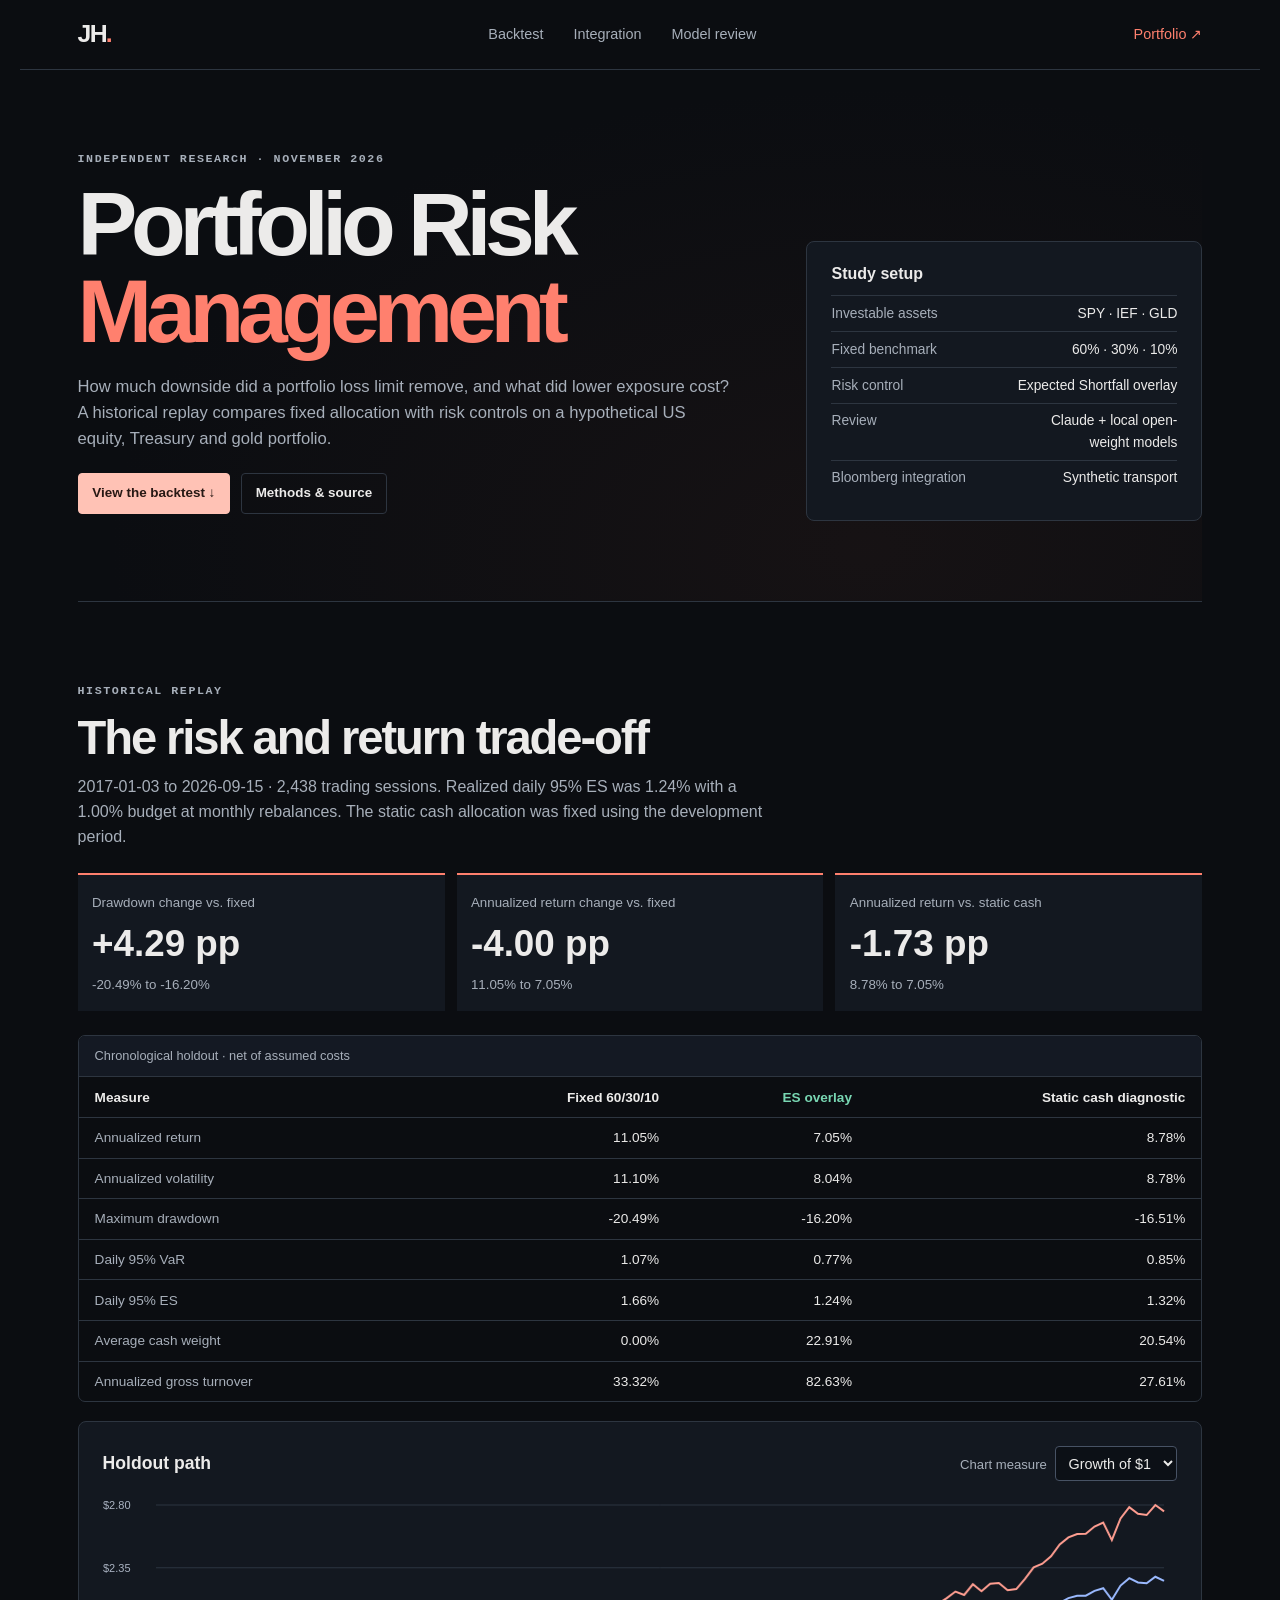
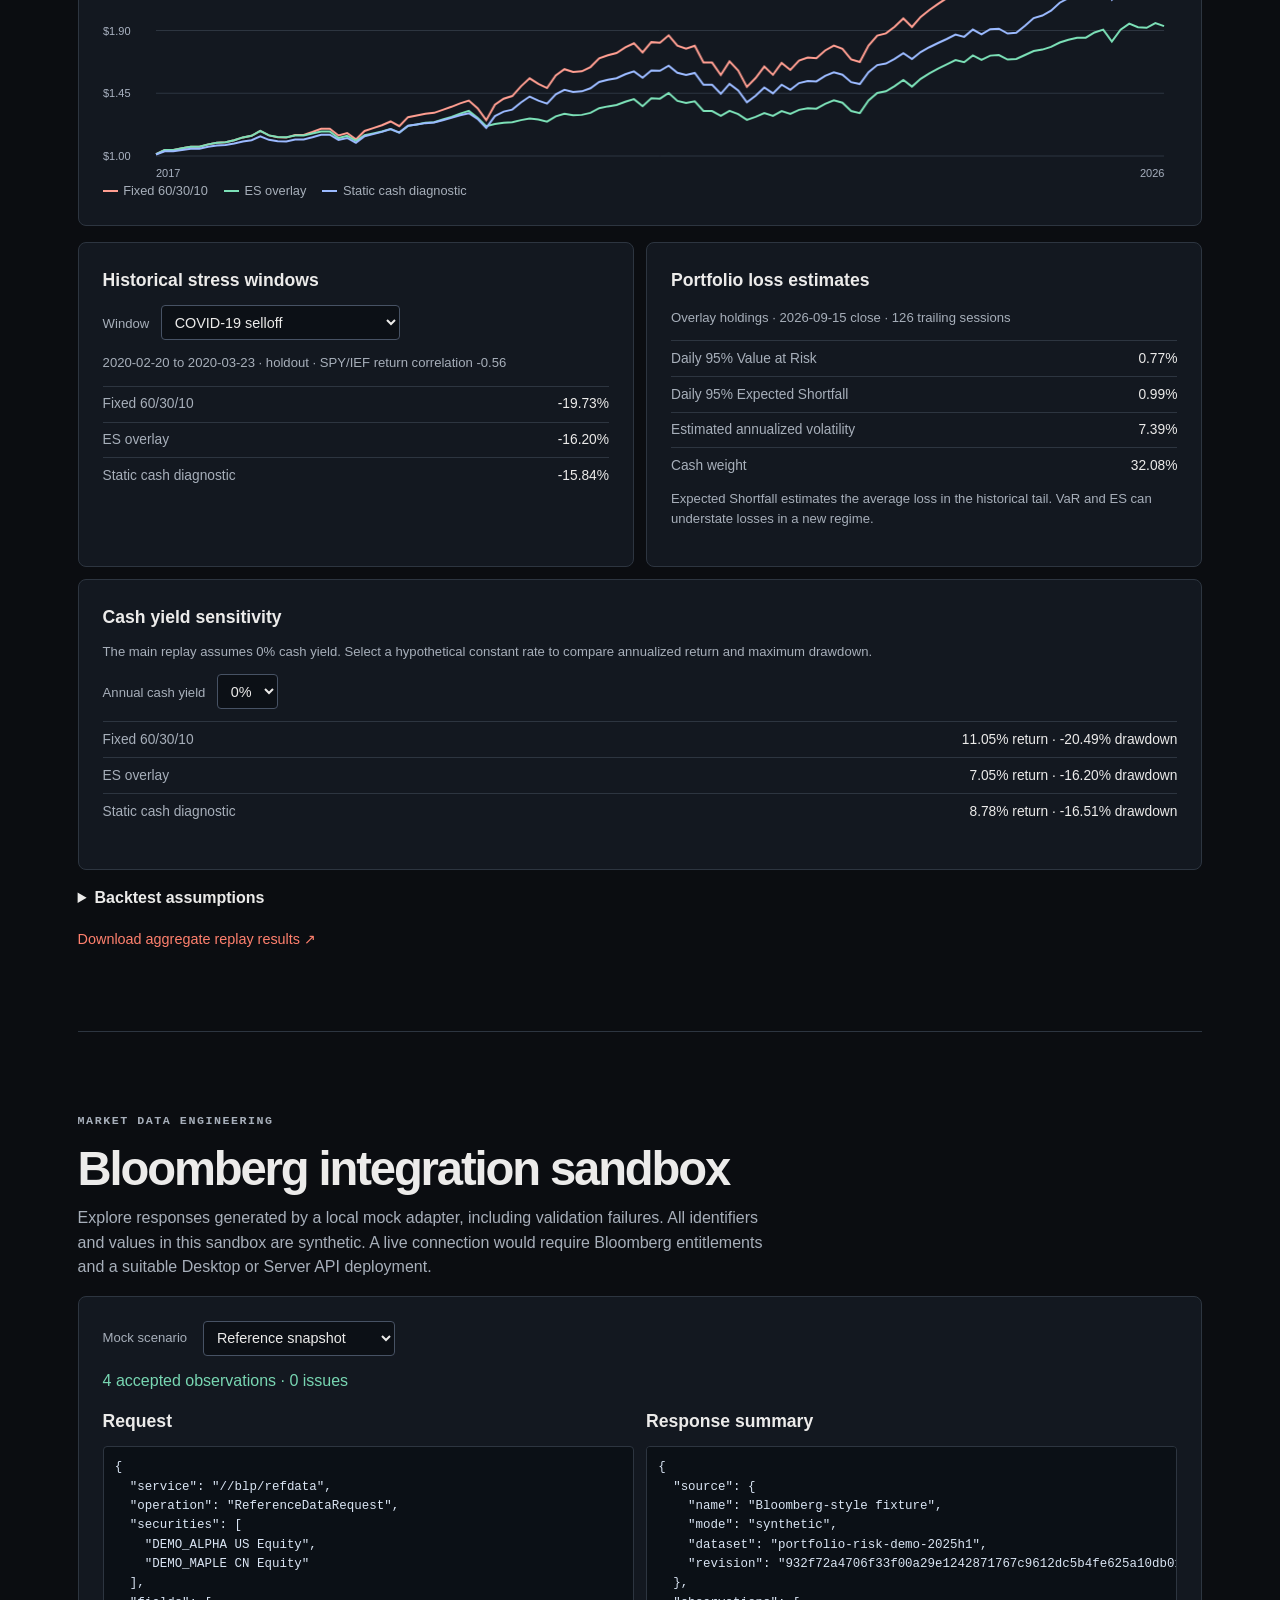
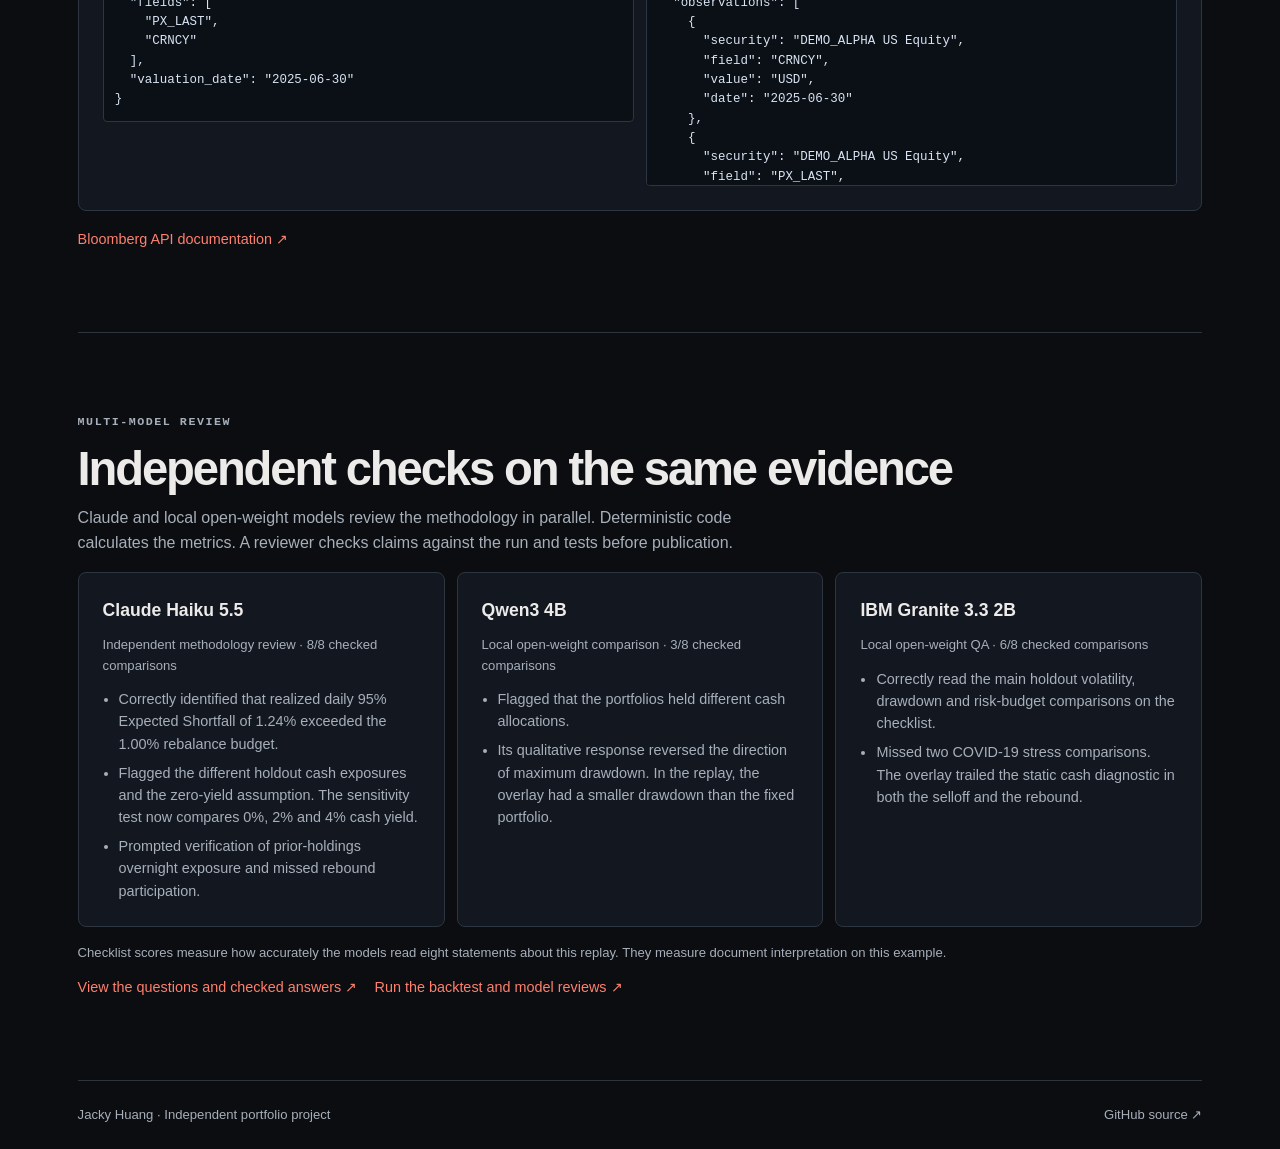
==== portfolio-risk/index.html @ 92287391 "Publish portfolio risk management case study" ====
<!doctype html>
<html lang="en">
<head>
  <meta charset="utf-8">
  <meta name="viewport" content="width=device-width, initial-scale=1">
  <meta name="theme-color" content="#0b0d11">
  <meta name="description" content="Jacky Huang's portfolio risk engineering case study. Walk-forward historical risk backtest, independent AI review, and synthetic Bloomberg integration.">
  <title>Portfolio Risk Management | Jacky Huang</title>
  <link rel="icon" href="../assets/favicon.svg">
  <link rel="stylesheet" href="risk.css">
  <script src="risk.js" defer></script>
</head>
<body>
  <a class="skip" href="#main">Skip to content</a>
  <header class="top">
    <a class="identity" href="../" aria-label="Jacky Huang’s portfolio">JH<span>.</span></a>
    <nav aria-label="Case study"><a href="#backtest">Backtest</a><a href="#bloomberg">Integration</a><a href="#review">Model review</a></nav>
    <a class="back" href="../#work">Portfolio ↗</a>
  </header>
  <main id="main">
    <section class="intro" aria-labelledby="title">
      <div>
        <p class="eyebrow">INDEPENDENT RESEARCH · NOVEMBER 2026</p>
        <h1 id="title">Portfolio Risk<br><em>Management</em></h1>
        <p class="lede">How much downside did a portfolio loss limit remove, and what did lower exposure cost? A historical replay compares fixed allocation with risk controls on a hypothetical US equity, Treasury and gold portfolio.</p>
        <a class="button primary" href="#backtest">View the backtest ↓</a>
        <a class="button" href="README.md">Methods & source</a>
      </div>
      <aside class="overview" aria-label="Study setup">
        <h2>Study setup</h2>
        <dl>
          <div><dt>Investable assets</dt><dd>SPY · IEF · GLD</dd></div>
          <div><dt>Fixed benchmark</dt><dd>60% · 30% · 10%</dd></div>
          <div><dt>Risk control</dt><dd>Expected Shortfall overlay</dd></div>
          <div><dt>Review</dt><dd>Claude + local open-weight models</dd></div>
          <div><dt>Bloomberg integration</dt><dd>Synthetic transport</dd></div>
        </dl>
      </aside>
    </section>

    <section id="backtest" aria-labelledby="backtest-heading">
      <p class="eyebrow">HISTORICAL REPLAY</p>
      <h2 id="backtest-heading">The risk and return trade-off</h2>
      <p class="section-copy" id="backtest-summary" role="status">Loading the verified backtest…</p>
      <div id="metrics" class="metrics" hidden></div>
      <div id="backtest-details" hidden>
        <div class="table-wrap" tabindex="0" aria-label="Out-of-sample strategy metrics">
          <table><caption>Chronological holdout · net of assumed costs</caption><thead id="model-head"></thead><tbody id="model-body"></tbody></table>
        </div>
        <figure class="panel chart-panel">
          <figcaption>
            <h3>Holdout path</h3>
            <label for="chart-view">Chart measure</label>
            <select id="chart-view"><option value="nav">Growth of $1</option><option value="drawdown">Drawdown</option></select>
          </figcaption>
          <canvas id="history-chart" role="img" aria-label="Monthly growth of one dollar for the three strategies. Summary values are displayed in the table above."></canvas>
          <div id="chart-legend" class="legend"></div>
        </figure>
        <div class="split">
          <article class="panel">
            <h3>Historical stress windows</h3>
            <label for="stress-case">Window</label>
            <select id="stress-case"></select>
            <div id="stress-output" aria-live="polite"></div>
          </article>
          <article class="panel">
            <h3>Portfolio loss estimates</h3>
            <div id="risk-output"></div>
          </article>
        </div>
        <article class="panel sensitivity">
          <h3>Cash yield sensitivity</h3>
          <p class="note">The main replay assumes 0% cash yield. Select a hypothetical constant rate to compare annualized return and maximum drawdown.</p>
          <label for="cash-yield">Annual cash yield</label>
          <select id="cash-yield"></select>
          <div id="cash-output" aria-live="polite"></div>
        </article>
      </div>
      <details class="methods">
        <summary>Backtest assumptions</summary>
        <ul id="assumptions">
          <li>Weights use completed observations. Trades in the simulator occur at a subsequent open.</li>
          <li>The sample represents three retrospectively selected ETFs in a hypothetical USD portfolio.</li>
        </ul>
      </details>
      <a class="subtle-link" href="results/backtest.json">Download aggregate replay results ↗</a>
    </section>

    <section id="bloomberg" aria-labelledby="bloomberg-heading">
      <p class="eyebrow">MARKET DATA ENGINEERING</p>
      <h2 id="bloomberg-heading">Bloomberg integration sandbox</h2>
      <p class="section-copy">Explore responses generated by a local mock adapter, including validation failures. All identifiers and values in this sandbox are synthetic. A live connection would require Bloomberg entitlements and a suitable Desktop or Server API deployment.</p>
      <div class="panel sandbox">
        <div class="sandbox-toolbar"><label for="request-case">Mock scenario</label><select id="request-case"><option>Loading tested cases…</option></select></div>
        <p id="request-result" class="request-state" role="status"></p>
        <div class="split">
          <div><h3>Request</h3><pre id="request-in" tabindex="0"></pre></div>
          <div><h3>Response summary</h3><pre id="request-out" tabindex="0"></pre></div>
        </div>
      </div>
      <a class="subtle-link" href="https://professional.bloomberg.com/support/api-library/">Bloomberg API documentation ↗</a>
    </section>

    <section id="review" aria-labelledby="review-heading">
      <p class="eyebrow">MULTI-MODEL REVIEW</p>
      <h2 id="review-heading">Independent checks on the same evidence</h2>
      <p class="section-copy">Claude and local open-weight models review the methodology in parallel. Deterministic code calculates the metrics. A reviewer checks claims against the run and tests before publication.</p>
      <div class="reviews" id="review-output" aria-live="polite"></div>
      <p class="note">Checklist scores measure how accurately the models read eight statements about this replay. They measure document interpretation on this example.</p>
      <a class="subtle-link" href="results/model-checklist.json">View the questions and checked answers ↗</a>
      <a class="subtle-link" href="README.md#reproduce">Run the backtest and model reviews ↗</a>
    </section>
  </main>
  <footer><span>Jacky Huang · Independent portfolio project</span><a href="https://github.com/jacbus1/jacbus1.github.io/tree/main/portfolio-risk">GitHub source ↗</a></footer>
</body>
</html>
---- portfolio-risk/risk.css ----
:root {
  color-scheme: dark;
  font-family: Arial, Helvetica, sans-serif;
  color: #ecebea;
  background: #0b0d11;
  --muted: #a7afba;
  --line: #2d3540;
  --panel: #131820;
  --accent: #ff806e;
  --better: #78d6b2;
}
* { box-sizing: border-box; }
html { scroll-behavior: smooth; }
body { margin: 0; line-height: 1.55; }
a { color: inherit; text-decoration: none; }
a:hover { text-decoration: underline; }
:focus-visible { outline: 2px solid var(--accent); outline-offset: 4px; }
[hidden] { display: none !important; }
.skip { position: absolute; top: -5rem; background: #fff; color: #111; padding: .6rem; }
.skip:focus { top: .6rem; z-index: 2; }
.top, main, footer { max-width: 1240px; margin: auto; padding-inline: clamp(18px, 4.5vw, 62px); }
.top { min-height: 70px; display: flex; gap: 22px; align-items: center; border-bottom: 1px solid var(--line); }
.identity { font-size: 1.55rem; font-weight: 800; letter-spacing: -.07em; }
.identity span, em { color: var(--accent); }
.top nav { display: flex; gap: clamp(12px, 3vw, 30px); margin-inline: auto; color: var(--muted); font-size: .9rem; }
.back, .subtle-link { color: var(--accent); font-size: .9rem; }
main > section { padding-block: clamp(35px, 7vw, 80px); border-bottom: 1px solid var(--line); }
.intro { display: grid; grid-template-columns: 1.4fr .85fr; align-items: end; gap: clamp(24px, 6vw, 78px); background: radial-gradient(ellipse at 70% 90%, #35201c45, transparent 68%); }
.eyebrow { color: var(--muted); font: 700 .73rem/1.6 ui-monospace, monospace; letter-spacing: .13em; margin: 0 0 .8rem; }
h1, h2, h3, p, dl { margin-top: 0; }
h1 { font-size: clamp(3rem, 7vw, 6.1rem); line-height: .97; letter-spacing: -.07em; margin-bottom: 1.2rem; }
h1 em { font-style: normal; }
h2 { font-size: clamp(1.7rem, 3.9vw, 2.95rem); line-height: 1.06; letter-spacing: -.045em; margin-bottom: .75rem; }
h3 { font-size: 1.1rem; margin-bottom: .7rem; }
.lede, .section-copy { color: var(--muted); max-width: 77ch; }
.lede { font-size: 1.04rem; margin-bottom: 1.35rem; }
.button { display: inline-block; padding: .56rem .86rem; margin: 0 .4rem .4rem 0; border: 1px solid var(--line); border-radius: 4px; font-size: .84rem; font-weight: 700; }
.primary { background: #ffc2b5; color: #271814; border-color: #ffc2b5; }
.overview, .panel, .reviews article { border: 1px solid var(--line); border-radius: 8px; background: var(--panel); padding: clamp(15px, 2.5vw, 24px); min-width: 0; }
.overview h2 { font-size: 1rem; letter-spacing: 0; }
.overview dl, #risk-output dl, #stress-output dl { margin-bottom: 0; }
dl div { display: grid; grid-template-columns: 1fr 1fr; gap: 14px; padding-block: .42rem; border-top: 1px solid var(--line); font-size: .86rem; }
dt { color: var(--muted); }
dd { margin: 0; text-align: right; font-variant-numeric: tabular-nums; }
.metrics { display: grid; grid-template-columns: repeat(3, minmax(0, 1fr)); gap: 12px; margin: 1.5rem 0; }
.metrics article { padding: .9rem; border-top: 2px solid var(--accent); background: var(--panel); }
.metrics strong { display: block; font-size: clamp(1.35rem, 3.3vw, 2.3rem); font-variant-numeric: tabular-nums; }
.metrics small, caption, .note, label { color: var(--muted); }
.table-wrap { overflow: auto; border: 1px solid var(--line); border-radius: 7px; margin: 1.2rem 0; }
table { border-collapse: collapse; min-width: 570px; width: 100%; font-variant-numeric: tabular-nums; }
caption { padding: .65rem 1rem; text-align: left; background: #141923; font-size: .8rem; }
th, td { padding: .58rem 1rem; text-align: right; border-top: 1px solid var(--line); font-size: .85rem; }
th:first-child { text-align: left; }
tbody th { font-weight: normal; color: var(--muted); }
.selected-model { color: var(--better); }
.split { display: grid; grid-template-columns: repeat(2, minmax(0, 1fr)); gap: 12px; }
select { background: #0c1016; color: inherit; border: 1px solid #475264; border-radius: 4px; padding: .45rem .55rem; max-width: 100%; font: inherit; font-size: .9rem; }
label { font-size: .82rem; margin-right: .45rem; }
#stress-output, #risk-output { margin-top: .85rem; }
.note { font-size: .82rem; margin: .35rem 0 .75rem; }
.sensitivity { margin-top: 12px; }
#cash-output { margin-top: .8rem; }
#review > .subtle-link + .subtle-link { margin-left: .8rem; }
.methods { margin: 1rem 0; }
.methods summary { cursor: pointer; font-weight: 700; }
.methods ul { color: var(--muted); font-size: .91rem; padding-left: 1.1rem; }
.methods li + li { margin-top: .35rem; }
.sandbox { margin: 1rem 0; }
.sandbox-toolbar { display: flex; flex-wrap: wrap; align-items: center; gap: .55rem; }
.request-state { margin: .85rem 0; color: var(--better); }
.request-state[data-status="issue"] { color: #ffae86; }
pre { padding: .7rem; margin: 0; background: #0b1016; border: 1px solid var(--line); border-radius: 4px; overflow: auto; max-height: 340px; color: #d9e4f3; font-size: .78rem; }
.reviews { display: grid; grid-template-columns: repeat(3, minmax(0, 1fr)); gap: 12px; margin: 1rem 0; }
.reviews ul { margin: .5rem 0 0; color: var(--muted); padding-left: 1rem; font-size: .9rem; }
.reviews li + li { margin-top: .4rem; }
footer { display: flex; flex-wrap: wrap; justify-content: space-between; gap: 1rem; padding-block: 1.5rem; color: var(--muted); font-size: .82rem; }
@media (max-width: 720px) {
  .intro, .split, .reviews { grid-template-columns: minmax(0, 1fr); }
  .top { gap: 12px; }
  .top nav { font-size: .73rem; gap: 10px; }
  .back { font-size: .73rem; }
}
@media (prefers-reduced-motion: reduce) { html { scroll-behavior: auto; } }
.chart-panel { margin: 1rem 0; }
.chart-panel figcaption { display: flex; align-items: baseline; flex-wrap: wrap; gap: .5rem; margin-bottom: .65rem; }
.chart-panel figcaption h3 { margin: 0 auto 0 0; }
.chart-panel figcaption label { margin: 0; }
#history-chart { display: block; width: 100%; height: clamp(190px, 33vw, 290px); }
.legend { display: flex; gap: .45rem 1rem; flex-wrap: wrap; color: var(--muted); font-size: .8rem; }
.legend span { display: inline-flex; gap: .35rem; align-items: center; }
.legend i { display: inline-block; width: 15px; height: 2px; }
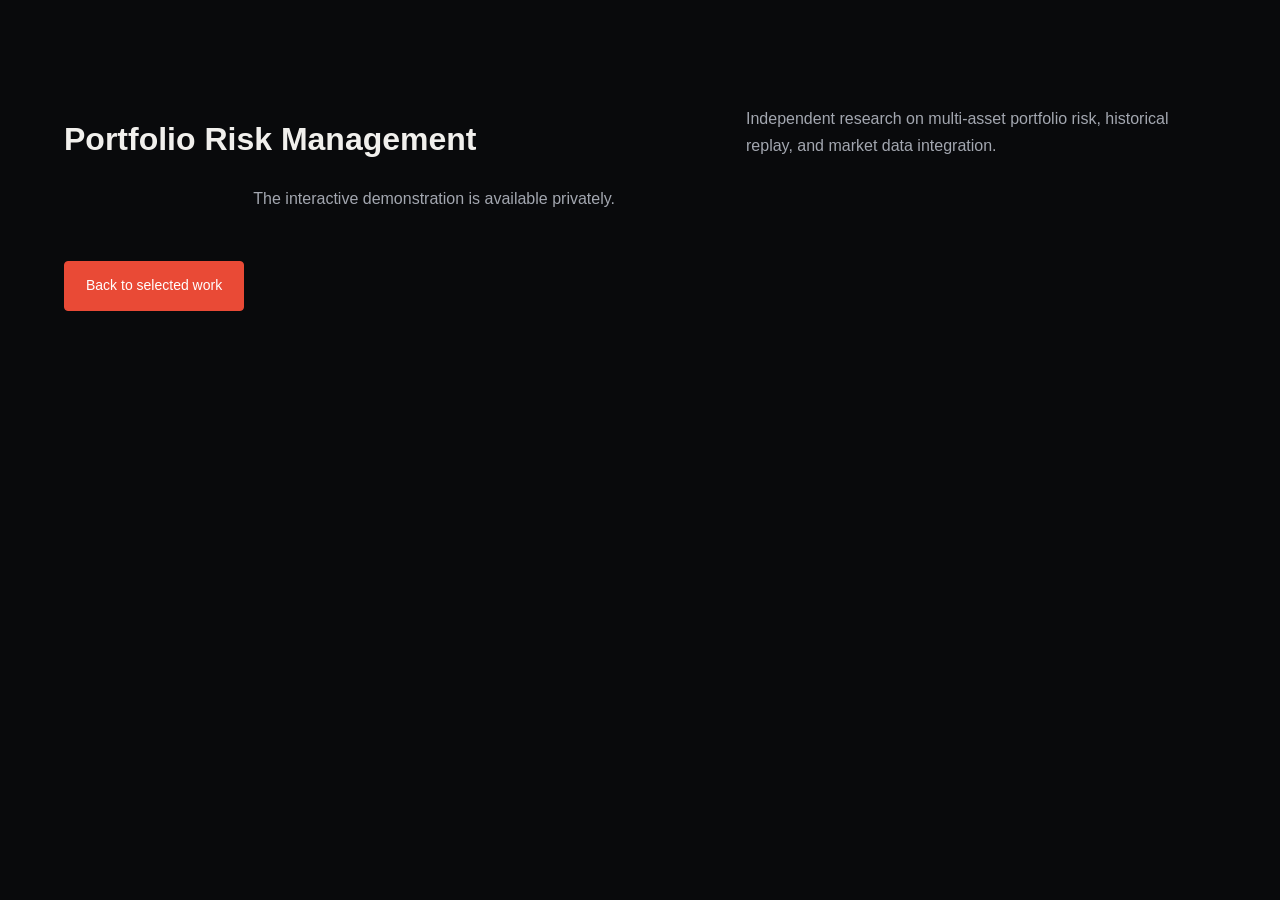
==== commit 6654add4: "Move portfolio risk calculations to private preview" ====
--- a/portfolio-risk/index.html
+++ b/portfolio-risk/index.html
@@ -3,114 +3,19 @@
 <head>
   <meta charset="utf-8">
   <meta name="viewport" content="width=device-width, initial-scale=1">
-  <meta name="theme-color" content="#0b0d11">
-  <meta name="description" content="Jacky Huang's portfolio risk engineering case study. Walk-forward historical risk backtest, independent AI review, and synthetic Bloomberg integration.">
+  <meta name="theme-color" content="#090a0c">
   <title>Portfolio Risk Management | Jacky Huang</title>
-  <link rel="icon" href="../assets/favicon.svg">
-  <link rel="stylesheet" href="risk.css">
-  <script src="risk.js" defer></script>
+  <link rel="icon" href="../assets/favicon.svg" type="image/svg+xml">
+  <link rel="stylesheet" href="../styles.css">
 </head>
 <body>
-  <a class="skip" href="#main">Skip to content</a>
-  <header class="top">
-    <a class="identity" href="../" aria-label="Jacky Huang’s portfolio">JH<span>.</span></a>
-    <nav aria-label="Case study"><a href="#backtest">Backtest</a><a href="#bloomberg">Integration</a><a href="#review">Model review</a></nav>
-    <a class="back" href="../#work">Portfolio ↗</a>
-  </header>
-  <main id="main">
-    <section class="intro" aria-labelledby="title">
-      <div>
-        <p class="eyebrow">INDEPENDENT RESEARCH · NOVEMBER 2026</p>
-        <h1 id="title">Portfolio Risk<br><em>Management</em></h1>
-        <p class="lede">How much downside did a portfolio loss limit remove, and what did lower exposure cost? A historical replay compares fixed allocation with risk controls on a hypothetical US equity, Treasury and gold portfolio.</p>
-        <a class="button primary" href="#backtest">View the backtest ↓</a>
-        <a class="button" href="README.md">Methods & source</a>
-      </div>
-      <aside class="overview" aria-label="Study setup">
-        <h2>Study setup</h2>
-        <dl>
-          <div><dt>Investable assets</dt><dd>SPY · IEF · GLD</dd></div>
-          <div><dt>Fixed benchmark</dt><dd>60% · 30% · 10%</dd></div>
-          <div><dt>Risk control</dt><dd>Expected Shortfall overlay</dd></div>
-          <div><dt>Review</dt><dd>Claude + local open-weight models</dd></div>
-          <div><dt>Bloomberg integration</dt><dd>Synthetic transport</dd></div>
-        </dl>
-      </aside>
-    </section>
-
-    <section id="backtest" aria-labelledby="backtest-heading">
-      <p class="eyebrow">HISTORICAL REPLAY</p>
-      <h2 id="backtest-heading">The risk and return trade-off</h2>
-      <p class="section-copy" id="backtest-summary" role="status">Loading the verified backtest…</p>
-      <div id="metrics" class="metrics" hidden></div>
-      <div id="backtest-details" hidden>
-        <div class="table-wrap" tabindex="0" aria-label="Out-of-sample strategy metrics">
-          <table><caption>Chronological holdout · net of assumed costs</caption><thead id="model-head"></thead><tbody id="model-body"></tbody></table>
-        </div>
-        <figure class="panel chart-panel">
-          <figcaption>
-            <h3>Holdout path</h3>
-            <label for="chart-view">Chart measure</label>
-            <select id="chart-view"><option value="nav">Growth of $1</option><option value="drawdown">Drawdown</option></select>
-          </figcaption>
-          <canvas id="history-chart" role="img" aria-label="Monthly growth of one dollar for the three strategies. Summary values are displayed in the table above."></canvas>
-          <div id="chart-legend" class="legend"></div>
-        </figure>
-        <div class="split">
-          <article class="panel">
-            <h3>Historical stress windows</h3>
-            <label for="stress-case">Window</label>
-            <select id="stress-case"></select>
-            <div id="stress-output" aria-live="polite"></div>
-          </article>
-          <article class="panel">
-            <h3>Portfolio loss estimates</h3>
-            <div id="risk-output"></div>
-          </article>
-        </div>
-        <article class="panel sensitivity">
-          <h3>Cash yield sensitivity</h3>
-          <p class="note">The main replay assumes 0% cash yield. Select a hypothetical constant rate to compare annualized return and maximum drawdown.</p>
-          <label for="cash-yield">Annual cash yield</label>
-          <select id="cash-yield"></select>
-          <div id="cash-output" aria-live="polite"></div>
-        </article>
-      </div>
-      <details class="methods">
-        <summary>Backtest assumptions</summary>
-        <ul id="assumptions">
-          <li>Weights use completed observations. Trades in the simulator occur at a subsequent open.</li>
-          <li>The sample represents three retrospectively selected ETFs in a hypothetical USD portfolio.</li>
-        </ul>
-      </details>
-      <a class="subtle-link" href="results/backtest.json">Download aggregate replay results ↗</a>
-    </section>
-
-    <section id="bloomberg" aria-labelledby="bloomberg-heading">
-      <p class="eyebrow">MARKET DATA ENGINEERING</p>
-      <h2 id="bloomberg-heading">Bloomberg integration sandbox</h2>
-      <p class="section-copy">Explore responses generated by a local mock adapter, including validation failures. All identifiers and values in this sandbox are synthetic. A live connection would require Bloomberg entitlements and a suitable Desktop or Server API deployment.</p>
-      <div class="panel sandbox">
-        <div class="sandbox-toolbar"><label for="request-case">Mock scenario</label><select id="request-case"><option>Loading tested cases…</option></select></div>
-        <p id="request-result" class="request-state" role="status"></p>
-        <div class="split">
-          <div><h3>Request</h3><pre id="request-in" tabindex="0"></pre></div>
-          <div><h3>Response summary</h3><pre id="request-out" tabindex="0"></pre></div>
-        </div>
-      </div>
-      <a class="subtle-link" href="https://professional.bloomberg.com/support/api-library/">Bloomberg API documentation ↗</a>
-    </section>
-
-    <section id="review" aria-labelledby="review-heading">
-      <p class="eyebrow">MULTI-MODEL REVIEW</p>
-      <h2 id="review-heading">Independent checks on the same evidence</h2>
-      <p class="section-copy">Claude and local open-weight models review the methodology in parallel. Deterministic code calculates the metrics. A reviewer checks claims against the run and tests before publication.</p>
-      <div class="reviews" id="review-output" aria-live="polite"></div>
-      <p class="note">Checklist scores measure how accurately the models read eight statements about this replay. They measure document interpretation on this example.</p>
-      <a class="subtle-link" href="results/model-checklist.json">View the questions and checked answers ↗</a>
-      <a class="subtle-link" href="README.md#reproduce">Run the backtest and model reviews ↗</a>
-    </section>
+  <main class="section">
+    <div class="section-heading">
+      <h1>Portfolio Risk Management</h1>
+      <p class="section-note">Independent research on multi-asset portfolio risk, historical replay, and market data integration.</p>
+      <p class="section-note">The interactive demonstration is available privately.</p>
+    </div>
+    <a class="button primary" href="../#work">Back to selected work</a>
   </main>
-  <footer><span>Jacky Huang · Independent portfolio project</span><a href="https://github.com/jacbus1/jacbus1.github.io/tree/main/portfolio-risk">GitHub source ↗</a></footer>
 </body>
 </html>
--- a/styles.css
+++ b/styles.css
@@ -0,0 +1,25 @@
+:root{font-family:Arial,Helvetica,sans-serif;background:#090a0c;color:#f1f0ed;font-size:16px;--bg:#090a0c;--ink:#f1f0ed;--muted:#999da6;--line:#2c2e33;--accent:#e94a36;--panel:#111316;color-scheme:dark}*{box-sizing:border-box}html{scroll-behavior:smooth;scroll-padding-top:95px}body{margin:0;overflow-x:hidden}button,input,select{font:inherit}a{color:inherit;text-decoration:none}button,a,select,input{outline-offset:5px}button{cursor:pointer}button:focus-visible,a:focus-visible,select:focus-visible{outline:2px solid #e9aa9e}button{color:inherit}::selection{background:#e94a36;color:white}.skip{position:absolute;top:-80px;left:20px;background:var(--ink);color:var(--bg);padding:12px;z-index:99}.skip:focus{top:12px}.header{height:84px;display:flex;align-items:center;justify-content:space-between;border-bottom:1px solid var(--line);padding:0 5vw;gap:30px;background:#090a0cf0;backdrop-filter:blur(16px);position:sticky;top:0;z-index:20}.identity{font-weight:800;letter-spacing:-.08em;font-size:1.65rem;position:relative;display:inline-flex;align-items:baseline}.identity-dot{display:inline-block;width:6px;height:6px;background:var(--accent);border-radius:50%;margin-left:5px}.header nav{display:flex;gap:30px;font-size:.875rem;color:#b7bac1}.header nav a:hover{color:#fff}.header-right{display:flex;align-items:center;gap:24px;font-size:.875rem}#language{background:none;border:0;color:#b7bac1;padding:8px}.contact-link{border-bottom:1px solid #b2b4ba;padding-bottom:4px}.section{max-width:1600px;margin:auto;padding:100px 5vw}.hero{padding-top:28px;padding-bottom:30px}.hero-top{display:flex;justify-content:space-between;gap:15px;font-size:.75rem;letter-spacing:.13em;color:#a9adb6}.hero-grid{display:grid;grid-template-columns:1.12fr 1fr;gap:40px;padding-top:74px;align-items:center}.eyebrow{font-size:.75rem;letter-spacing:.14em;color:#b6bac2;text-transform:uppercase;margin:0 0 24px;line-height:1.6}.hero-copy h1{font-size:clamp(3rem,5.3vw,6rem);line-height:1.06;letter-spacing:-.055em;font-weight:500;margin:0 0 30px}em{font-weight:400;font-style:normal;color:var(--accent)}.hero-description{font-size:1.1rem;line-height:1.7;max-width:530px;color:#b6bac3}.hero-actions{display:flex;gap:14px;align-items:center;margin-top:32px}.button{padding:14px 21px;border:1px solid #44474e;border-radius:4px;background:transparent;font-size:.875rem;font-weight:500;display:inline-flex;align-items:center;justify-content:center;text-align:center;transition:background .2s,transform .2s;line-height:1.4}.button.primary{background:var(--accent);border-color:var(--accent);color:#fff}.button.primary:hover{background:#c83c2c;border-color:#c83c2c}.button.secondary:hover{background:#22252b}.hero-art{height:400px;position:relative;display:flex;align-items:center;justify-content:center;isolation:isolate}.art-grid{position:absolute;inset:0;background-image:linear-gradient(#ffffff08 1px,transparent 1px),linear-gradient(90deg,#ffffff08 1px,transparent 1px);background-size:40px 40px;mask-image:radial-gradient(ellipse,#000 30%,transparent 72%)}.orbit{position:absolute;border:1px solid #37343a;width:290px;height:290px;border-radius:50%;transform:rotate(-25deg) scaleY(.54);box-shadow:0 0 40px #e94a3604}.orbit-two{transform:rotate(30deg) scaleY(.54);width:340px;height:340px;border-color:#71413c}.orbit-three{transform:rotate(87deg) scaleY(.54);width:365px;height:365px;border-color:#42424a}.core{width:113px;height:113px;border:1px solid #a84d42;background:radial-gradient(circle at 35% 30%,#7c3028,#231311 70%);border-radius:50%;display:flex;flex-direction:column;align-items:center;justify-content:center;box-shadow:0 0 65px #e94a361b}.core>span{font-size:2.8rem;font-weight:600;letter-spacing:-.08em}.core small{font-size:.45rem;letter-spacing:.07em;color:#e3afa7;margin-top:7px}.satellite{position:absolute;display:flex;gap:11px;align-items:center;background:#14161bf0;border:1px solid #383a42;border-radius:7px;padding:12px 14px;font-size:.75rem;letter-spacing:.06em;box-shadow:0 12px 35px #0008}.satellite small{display:block;color:#a3a7b2;font-size:.75rem;letter-spacing:0;margin-top:5px}.satellite-icon{font-size:1.4rem;color:#d8897b}.satellite-one{top:34px;left:8%}.satellite-two{right:-5px;top:164px}.satellite-three{bottom:43px;left:5%}.art-caption{position:absolute;bottom:0;right:12px;font-size:.75rem;color:#81868f;letter-spacing:.15em}.name-line{font-weight:600;font-size:clamp(4rem,11.65vw,11.5rem);line-height:1.1;letter-spacing:-.07em;margin-top:68px;white-space:nowrap;display:flex;align-items:center;gap:.2em}.name-line>.surname{font-weight:400;color:#a2a3a7}.hero-bottom{display:flex;justify-content:space-between;gap:20px;margin-top:28px;font-size:.75rem;color:#8f939c}.hero-bottom>span:last-child{font-size:.75rem;letter-spacing:.12em}.ticker{border-block:1px solid #35302e;background:#211512;overflow:hidden;padding:18px 0;margin-top:18px}.ticker>div{width:max-content;font-size:.75rem;color:#e6a192;word-spacing:15px;letter-spacing:.09em;animation:marquee 50s linear infinite}@keyframes marquee{to{transform:translateX(-40%)}}.section-heading{display:grid;grid-template-columns:1fr 1fr;column-gap:50px;margin-bottom:44px}.section-heading .eyebrow{grid-column:1/-1;margin-bottom:18px}.section-heading h2,h2{font-size:clamp(2.1rem,3.8vw,4.2rem);line-height:1.12;font-weight:400;letter-spacing:-.05em;margin:0}.section-note{color:#a3a7b0;line-height:1.7;font-size:1rem;margin:5px 0;max-width:470px;justify-self:end}.featured-project{display:grid;grid-template-columns:1.3fr 1fr;gap:50px;align-items:center}.project-image{border:1px solid #363941;border-radius:8px;overflow:hidden;background:#11141a}.image-toolbar{display:flex;align-items:center;justify-content:space-between;padding:15px 17px;font-size:.75rem;letter-spacing:.08em;border-bottom:1px solid #30343c}.demo-chip{display:inline-block;border:1px solid #64533a;color:#e1c189;background:#352c1e;border-radius:4px;padding:5px 8px;font-size:.75rem;letter-spacing:.07em;white-space:nowrap}.project-image img{width:100%;height:auto;display:block}.image-caption{display:flex;justify-content:space-between;padding:15px 17px;gap:20px;border-top:1px solid #30343c;color:#9ca4b4;font-size:.75rem;line-height:1.5}.tags{display:flex;gap:7px;flex-wrap:wrap}.tags span{font-size:.75rem;letter-spacing:.05em;border:1px solid #383b42;padding:5px 8px;border-radius:3px;color:#b4b9c4}.project-copy h3{font-size:clamp(2rem,3.4vw,3.7rem);font-weight:400;line-height:1.08;letter-spacing:-.05em;margin:25px 0}.project-copy>p{font-size:1rem;line-height:1.75;color:#b7bbc5}.project-points{padding-left:17px;color:#a6acb8;font-size:.875rem;line-height:1.8;margin:22px 0 30px}.project-points li{padding:4px 0}.project-links{display:flex;align-items:center;gap:22px;flex-wrap:wrap}.text-link{font-size:.875rem;border-bottom:1px solid #7e818b;line-height:1.7;padding-bottom:3px}.text-link:hover{color:#f5b3a5}.private-link{display:inline-block;font-size:.75rem;color:#939aa8;margin-top:23px;line-height:1.5}.private-link:hover{color:#f1f0ed}.demo-section{margin:65px 0 110px;border-block:1px solid var(--line);padding:40px 0;display:grid;grid-template-columns:1fr 1.3fr;gap:70px}.demo-intro h3{font-size:1.9rem;font-weight:400;letter-spacing:-.035em;margin:18px 0}.demo-intro p{line-height:1.75;color:#a5abb5;font-size:1rem;margin-bottom:25px;max-width:350px}.interactive-demo{padding:24px;border:1px solid #343943;background:#11151b;border-radius:7px}.demo-controls{display:flex;gap:16px;margin-bottom:24px}.demo-controls label{flex:1;color:#a4abb8;font-size:.75rem}.demo-controls label>span{display:block;margin-bottom:8px}.demo-controls select{width:100%;padding:10px 12px;background:#202631;border:1px solid #485165;border-radius:4px;color:#eceef3;appearance:none;background-image:url('data:image/svg+xml,%3Csvg xmlns=%22http://www.w3.org/2000/svg%22 width=%2210%22 height=%227%22%3E%3Cpath d=%22M1 1l4 4 4-4%22 fill=%22none%22 stroke=%22%23c7cfdf%22/%3E%3C/svg%3E');background-repeat:no-repeat;background-position:right 12px center}.demo-record{display:flex;justify-content:space-between;align-items:center;gap:20px;padding-bottom:22px;border-bottom:1px solid #303745}.record-label{display:block;font-size:.75rem;color:#8e99ae;letter-spacing:.12em;margin-bottom:10px}.demo-record strong{font-size:1rem}.demo-record small{display:block;color:#8e99ab;font-size:.75rem;margin-top:9px;line-height:1.6}.priority-badge{background:#6f483e;color:#ffe7d9;padding:9px 12px;border-radius:4px;font-weight:bold}.demo-route{display:grid;grid-template-columns:1fr 1fr;gap:15px;padding:20px 0}.demo-route small{display:block;color:#9da8bd;font-size:.75rem;letter-spacing:.05em;margin-bottom:9px}.demo-route strong{font-size:1rem;font-weight:500}.demo-explanation{color:#b2bbca;font-size:.875rem;line-height:1.7;border-left:2px solid #8b6955;padding-left:14px;margin-bottom:22px}.demo-checklist{display:grid;gap:13px;font-size:.875rem;color:#c5cedf;margin-top:25px}.demo-checklist input{accent-color:#a4b7d9;width:15px;height:15px}.demo-checklist label{display:flex;gap:10px;align-items:center}#demo-check-status{font-size:.8rem;color:#bacab2;line-height:1.6}.market-heading{display:flex;align-items:flex-end;justify-content:space-between;gap:40px;margin-bottom:30px}.market-heading h3{font-size:3.2rem;font-weight:400;letter-spacing:-.05em;margin:22px 0 0}.market-heading h3 span{color:#8c919d}.market-heading>p{font-size:1rem;color:#a4aab5;line-height:1.7;max-width:350px;margin:0}.market-tabs{display:flex;gap:22px;border-bottom:1px solid var(--line);margin-bottom:35px}.market-tabs button{background:none;border:0;border-bottom:2px solid transparent;padding:15px 0;font-size:.875rem;color:#9ca4b2;line-height:1.5}.market-tabs button[aria-selected=true]{color:#f1f0ed;border-bottom-color:var(--accent)}.market-content{display:grid;grid-template-columns:1.35fr 1fr;gap:45px;align-items:center}.terminal{background:#10151d;border:1px solid #344151;border-radius:8px;min-height:370px;overflow:hidden}.terminal-header{padding:15px 18px;border-bottom:1px solid #2e3b4a;display:flex;align-items:center;gap:8px;font-size:.75rem;letter-spacing:.08em;color:#c6d2e4}.terminal-header .terminal-logo{font-size:1rem;font-weight:700;color:#80b7dd;letter-spacing:-.03em;margin-right:auto}.terminal-body{padding:23px}.terminal-greeting{font-size:.75rem;color:#8296b2;margin-bottom:22px}.market-cards{display:grid;grid-template-columns:repeat(3,1fr);gap:10px}.market-card{padding:13px;border:1px solid #354458;border-radius:5px;background:#18202c}.market-card span{font-size:.75rem;color:#b4c3d9}.market-card b{display:block;font-size:1.1rem;font-weight:500;margin:12px 0}.market-card small{font-size:.75rem;color:#9ac7b3}.terminal-chart{height:115px;margin-top:22px;position:relative;border-block:1px solid #263548;background:repeating-linear-gradient(0deg,transparent 0,transparent 26px,#293747 27px),repeating-linear-gradient(90deg,transparent 0,transparent 79px,#293747 80px)}.terminal-chart svg{width:100%;height:100%;display:block}.terminal-news{display:flex;align-items:center;justify-content:space-between;font-size:.75rem;color:#9eafc8;padding-top:18px;gap:12px}.terminal-news b{font-size:.75rem;color:#c4d3e8}.terminal-notice{padding:12px 18px;background:#172030;color:#91a6c3;font-size:.75rem;letter-spacing:.04em;line-height:1.5}.pillar-grid{display:grid;grid-template-columns:1fr 1fr;gap:10px}.pillar{border:1px solid #334354;padding:16px;background:#17222e;border-radius:5px}.pillar b{display:block;font-size:.8rem;font-weight:500;color:#c5d4e9;margin-bottom:10px}.pillar small{font-size:.75rem;color:#89a0ba}.pillar-bar{height:4px;background:#293d54;margin:12px 0 0}.pillar-bar i{height:100%;display:block;background:#6da7c3}.evidence-tag{display:inline-block;margin:20px 6px 0 0;font-size:.75rem;color:#b8caa9;background:#293527;padding:7px 8px;border-radius:3px}.market-details h4{font-size:1.6rem;font-weight:400;letter-spacing:-.035em;line-height:1.3;margin:0 0 18px}.market-details p{font-size:1rem;line-height:1.75;color:#b0b7c3}.market-details ul{font-size:.875rem;color:#acb5c4;line-height:1.7;padding-left:18px;margin-bottom:26px}.market-details li{padding:4px 0}.market-details .stack{font-size:.75rem;color:#8291a7;margin:22px 0}.market-footer{display:flex;justify-content:space-between;gap:30px;font-size:.75rem;color:#8d96a5;line-height:1.8;padding-top:22px;margin-top:30px;border-top:1px solid var(--line)}.market-footer a{white-space:nowrap;color:#c9d3e0;border-bottom:1px solid #6d7b90;align-self:flex-start}.about{border-top:1px solid var(--line);display:grid;grid-template-columns:.6fr 1.4fr;gap:80px}.about-monogram{font-size:10rem;color:#d8d9da;letter-spacing:-.12em;font-weight:500;margin-top:60px}.about-monogram span{color:var(--accent)}.about-copy h2{font-size:clamp(2rem,3.3vw,3.6rem)}.about-copy>p{max-width:780px;line-height:1.8;font-size:1rem;color:#9fa7b3}.about-copy .about-lead{font-size:1.4rem;color:#dfdfe2;line-height:1.6;margin-top:35px}.principles{margin-top:45px;border-top:1px solid var(--line)}.principles>div{padding:24px 0;border-bottom:1px solid var(--line);display:grid;grid-template-columns:1fr 1.5fr;gap:30px}.principles strong{font-size:1rem;font-weight:500}.principles p{margin:0;color:#929caa;font-size:.875rem;line-height:1.7}.experience{border-top:1px solid var(--line)}.experience-list article{display:grid;grid-template-columns:.7fr 1.7fr .65fr;gap:40px;border-top:1px solid var(--line);padding:32px 0}.experience-date{font-size:.75rem;letter-spacing:.04em;color:#9fa5b0;line-height:1.6}.experience-list h3{font-size:1.3rem;letter-spacing:-.025em;font-weight:400;line-height:1.4;margin:0 0 8px}.experience-list .company{font-size:.8rem;color:#c59183;margin:0 0 17px}.experience-list p{color:#9da6b4;line-height:1.75;font-size:.875rem;margin:0}.experience-tag{justify-self:end;text-align:right;font-size:.75rem;letter-spacing:.07em;color:#858e9d;line-height:1.8;max-width:160px}.source-note{font-size:.75rem;line-height:1.8;color:#868f9d;max-width:900px;margin-top:28px}.toolkit{border-top:1px solid var(--line);display:grid;grid-template-columns:1fr 1.3fr;gap:90px}.toolkit-intro>p:last-child{color:#a0a8b5;font-size:1rem;line-height:1.8;max-width:350px;margin-top:28px}.skill-buttons{display:flex;gap:10px;flex-wrap:wrap}.skill-buttons button{background:none;border:1px solid #434954;border-radius:5px;color:#aab3c2;padding:12px 15px;font-size:.8rem}.skill-buttons button[aria-pressed=true]{background:#e9e7e3;color:#17181b;border-color:#e9e7e3}.skill-detail{border:1px solid #343b47;padding:24px;border-radius:6px;min-height:180px;margin-top:16px;background:#12161d}.skill-detail h3{font-weight:500;font-size:1.1rem;margin:0 0 14px;line-height:1.5}.skill-detail p{font-size:1rem;line-height:1.75;color:#a9b4c7;margin:0}.skill-detail .skill-evidence{font-size:.75rem;color:#b99485;margin-top:18px}.tool-cloud{display:flex;gap:10px;flex-wrap:wrap;margin-top:30px}.tool-cloud span{padding:8px 11px;color:#a2aaba;background:#171b22;border-radius:3px;font-size:.75rem;border:1px solid #2b323e}.contact{background:#17110f;border-top:1px solid #3e2924;border-bottom:1px solid #3e2924;padding-top:80px;padding-bottom:80px}.contact h2{font-size:clamp(2.4rem,5.5vw,6.5rem);max-width:1100px}.contact-bottom{display:flex;align-items:flex-end;justify-content:space-between;gap:40px;margin-top:35px}.contact-bottom p{font-size:1rem;color:#b5a5a1;line-height:1.8;max-width:550px;margin:0}.contact-bottom .button{flex-shrink:0}.footer{max-width:1600px;margin:auto;display:flex;align-items:center;gap:24px;padding:32px 5vw;font-size:.75rem;color:#8a8e97}.footer>.identity{margin-right:10px;color:var(--ink)}.footer>span:nth-child(3){margin-right:auto}.footer-button{background:none;border:0;color:inherit;padding:0;font-size:inherit}.footer a:hover,.footer-button:hover{color:white}dialog{width:min(850px,94vw);max-height:88vh;background:#12151b;color:#e9eaf0;border:1px solid #555d6d;border-radius:9px;padding:0;box-shadow:0 20px 100px #000a}dialog::backdrop{background:#000c;backdrop-filter:blur(4px)}.case-dialog-head{display:flex;justify-content:space-between;gap:20px;padding:20px 28px;border-bottom:1px solid #343c4b;align-items:center}.case-dialog-head .eyebrow{margin:0;font-size:.75rem}.case-dialog-head button{background:#252c38;border:1px solid #4e5c71;border-radius:4px;padding:8px 13px;font-size:.8rem}#case-content{padding:30px}#case-content h2{font-size:2.5rem;line-height:1.15;margin-bottom:25px}#case-content h3{font-size:1rem;margin-top:28px;color:#d8a294}#case-content p,#case-content li{line-height:1.85;font-size:1rem;color:#b9c0cf}#case-content ul{padding-left:20px}#case-content .case-stack{padding:18px 0;border-block:1px solid #333c4a;font-size:.8rem;color:#91a6c6}#case-content a{color:#e7b8aa;text-decoration:underline}body:has(dialog[open]){overflow:hidden}@media(min-width:1600px){.header{padding-inline:max(5vw,calc((100vw - 1440px)/2))}.section{padding-inline:80px}.name-line{font-size:11rem}}@media(max-width:1100px){.header nav{gap:20px}.hero-grid{grid-template-columns:1.1fr 1fr;gap:15px}.hero-art{transform:scale(.9);transform-origin:right center}.featured-project{gap:30px}.project-copy h3{font-size:2.4rem}.project-copy>p{font-size:1rem}.market-content{gap:30px}.about{gap:40px}.toolkit{gap:45px}.experience-list article{gap:25px;grid-template-columns:.7fr 1.7fr .5fr}}@media(max-width:800px){.section{padding:70px 6vw}.header{height:73px;padding-inline:6vw}.header nav{gap:16px;font-size:.75rem}.header nav a:nth-last-child(-n+2){display:none}.header-right{gap:12px}.hero{padding-top:25px;padding-bottom:28px}.hero-top{font-size:.75rem}.hero-top .year{display:none}.hero-grid{grid-template-columns:1fr;padding-top:52px;gap:30px}.hero-copy h1{font-size:clamp(3.3rem,8vw,5rem)}.hero-description{font-size:1rem;max-width:620px}.hero-art{height:330px;max-width:520px;width:100%;margin:auto;transform:none}.name-line{font-size:12vw;margin-top:35px}.hero-bottom{font-size:.75rem}.section-heading{gap:25px;grid-template-columns:1fr}.section-heading .eyebrow{margin:0}.section-note{justify-self:start;max-width:600px;margin:0}.featured-project{grid-template-columns:1fr;gap:35px}.project-copy h3{font-size:2.6rem}.project-copy h3 br{display:none}.project-copy h3 br:after{content:' '}.project-points{margin-bottom:25px}.demo-section{grid-template-columns:1fr;gap:28px;margin:50px 0 75px}.demo-intro p{max-width:620px}.market-heading{align-items:flex-start;flex-direction:column;gap:25px}.market-heading>p{max-width:600px}.market-content{grid-template-columns:1fr;gap:32px}.market-heading h3{font-size:2.7rem}.market-footer{flex-direction:column;gap:15px}.about{grid-template-columns:1fr;gap:25px}.about-monogram{display:none}.about-label .eyebrow{margin:0}.about-copy h2{font-size:2.3rem}.about-copy .about-lead{font-size:1.2rem}.experience-list article{grid-template-columns:1fr;gap:15px}.experience-tag{justify-self:start;max-width:none}.toolkit{grid-template-columns:1fr;gap:30px}.toolkit-intro>p:last-child{max-width:600px}.contact-bottom{flex-direction:column;align-items:flex-start;gap:25px}.footer{flex-wrap:wrap;padding-inline:6vw;gap:18px}.footer>span:nth-child(3){flex-basis:100%;order:5}.market-tabs{gap:20px}.hero-art .satellite-two{right:0}}@media(max-width:440px){.header nav{gap:14px}.identity{font-size:1.4rem}.header-right .contact-link{display:none}.header{gap:16px}.hero-top{gap:15px;line-height:1.8}.hero-top>span:nth-child(2){text-align:right}.hero-copy h1{font-size:3rem}.hero-art{height:310px;transform:scale(.88);width:112%;margin-left:-6%}.hero-actions{gap:10px}.button{padding:13px 16px;font-size:.8rem}.name-line{font-size:11.5vw;gap:.22em}.hero-bottom>span:last-child{display:none}.market-heading h3{font-size:2.2rem}.market-tabs button{font-size:.75rem}.interactive-demo{padding:18px}.demo-route{gap:10px}.demo-route small{font-size:.75rem}.image-caption{flex-direction:column;gap:8px}.image-toolbar{font-size:.75rem;padding:12px}.demo-chip{font-size:.55rem}.terminal-body{padding:15px}.market-cards{gap:7px}.market-card{padding:10px}.market-card b{font-size:1rem}.pillar{padding:12px}.principles>div{grid-template-columns:1fr;gap:12px}#case-content{padding:24px}.case-dialog-head{padding:17px 24px}#case-content h2{font-size:2rem}}@media(prefers-reduced-motion:reduce){html{scroll-behavior:auto}.ticker>div{animation:none}.button{transition:none}}
+
+p{font-size:1rem}.project-points,.market-details ul{font-size:1rem}.header nav,.skill-buttons button,.button,.demo-controls label{font-size:.875rem}.terminal-header,.market-card span,.pillar b{font-size:.875rem}.core small{font-size:.55rem}.eyebrow,.demo-chip,.hero-top,.experience-date,.experience-tag,.source-note,.market-footer,.image-caption,.image-toolbar,.tags span{font-size:.75rem}
+
+.market-showcase-callout{margin-top:36px;padding:28px;border:1px solid #625049;background:#1d1715;border-radius:7px;display:flex;gap:30px;align-items:center;justify-content:space-between}.market-showcase-callout h4{font-size:1.2rem;font-weight:500;margin:0 0 12px}.market-showcase-callout p{font-size:1rem;line-height:1.8;color:#bcaea9;margin:0;max-width:650px}.market-showcase-callout .project-links{flex-shrink:0;flex-direction:column;align-items:flex-start;gap:16px}@media(max-width:800px){.market-showcase-callout{padding:22px;align-items:flex-start;flex-direction:column;gap:24px}}
+
+.profile-credentials{margin:25px 0;padding:20px 0;border-block:1px solid var(--line)}.profile-credentials h3{font-size:1rem;font-weight:500;margin:0 0 12px}.profile-credentials p{font-size:.875rem;color:#a9b4c5;line-height:1.8;margin:10px 0}
+
+.market-version{margin:2rem 0 3rem}.market-version>h4{font-size:1.35rem;margin:0 0 1rem}.market-version .terminal{min-height:0}
+
+.overview-link {display:block;padding:12px 17px;text-decoration:underline}
+.overview-page {max-width:1600px;margin:auto;padding:clamp(18px,4vw,60px)}
+.overview-page img {display:block;width:100%;height:auto;margin-top:24px}
+
+#experience .section-heading h2 {font-size:clamp(2.65rem,5.6vw,5.8rem);line-height:1.06;max-width:20ch}
+.experience-list article {grid-template-columns:minmax(9rem,.6fr) minmax(0,2fr) minmax(11rem,.7fr);padding:2.6rem 0}
+.experience-list h3 {font-size:clamp(1.4rem,2vw,2rem)}
+.experience-list .company,.experience-date {font-size:.95rem}
+.role-points {padding-left:1.2rem;margin:0;color:#c6ccd5;font-size:1rem;line-height:1.65}
+.role-points li+li {margin-top:.55rem}
+.role-focus {align-self:start;list-style:none;margin:0;padding:0 0 0 1rem;border-left:1px solid var(--line);color:#c6ccd5;font-size:1rem;line-height:1.45}
+.role-focus li+li {margin-top:.4rem}
+@media(max-width:800px){.experience-list article{grid-template-columns:1fr;gap:.8rem}.role-focus{margin-top:.5rem}}
+
+.profile-avatar{width:.85em;height:.85em;flex:none;object-fit:cover;border-radius:50%;margin-right:.06em}
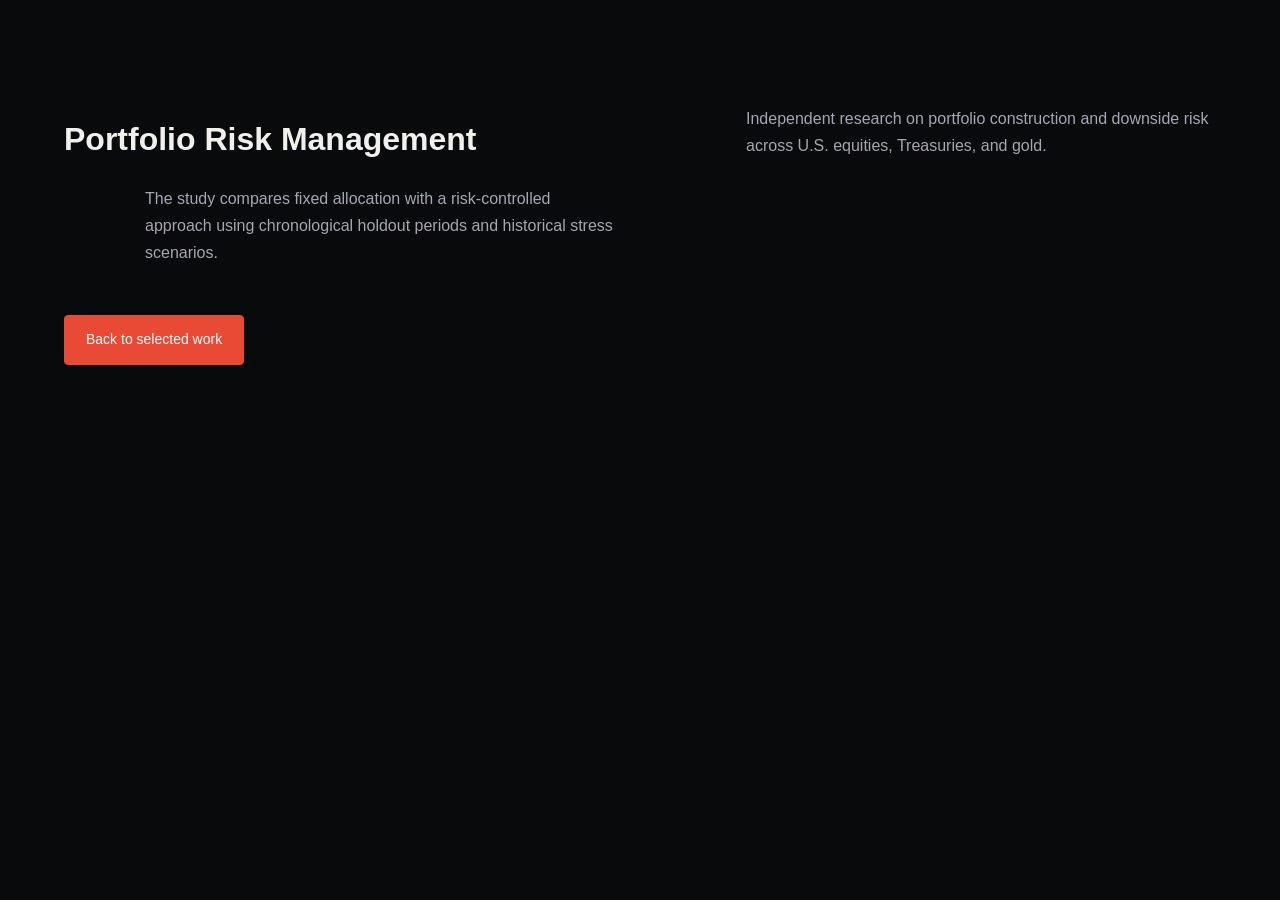
==== commit 9e93b655: "Add portfolio risk case study summary" ====
--- a/portfolio-risk/index.html
+++ b/portfolio-risk/index.html
@@ -12,8 +12,8 @@
   <main class="section">
     <div class="section-heading">
       <h1>Portfolio Risk Management</h1>
-      <p class="section-note">Independent research on multi-asset portfolio risk, historical replay, and market data integration.</p>
-      <p class="section-note">The interactive demonstration is available privately.</p>
+      <p class="section-note">Independent research on portfolio construction and downside risk across U.S. equities, Treasuries, and gold.</p>
+      <p class="section-note">The study compares fixed allocation with a risk-controlled approach using chronological holdout periods and historical stress scenarios.</p>
     </div>
     <a class="button primary" href="../#work">Back to selected work</a>
   </main>
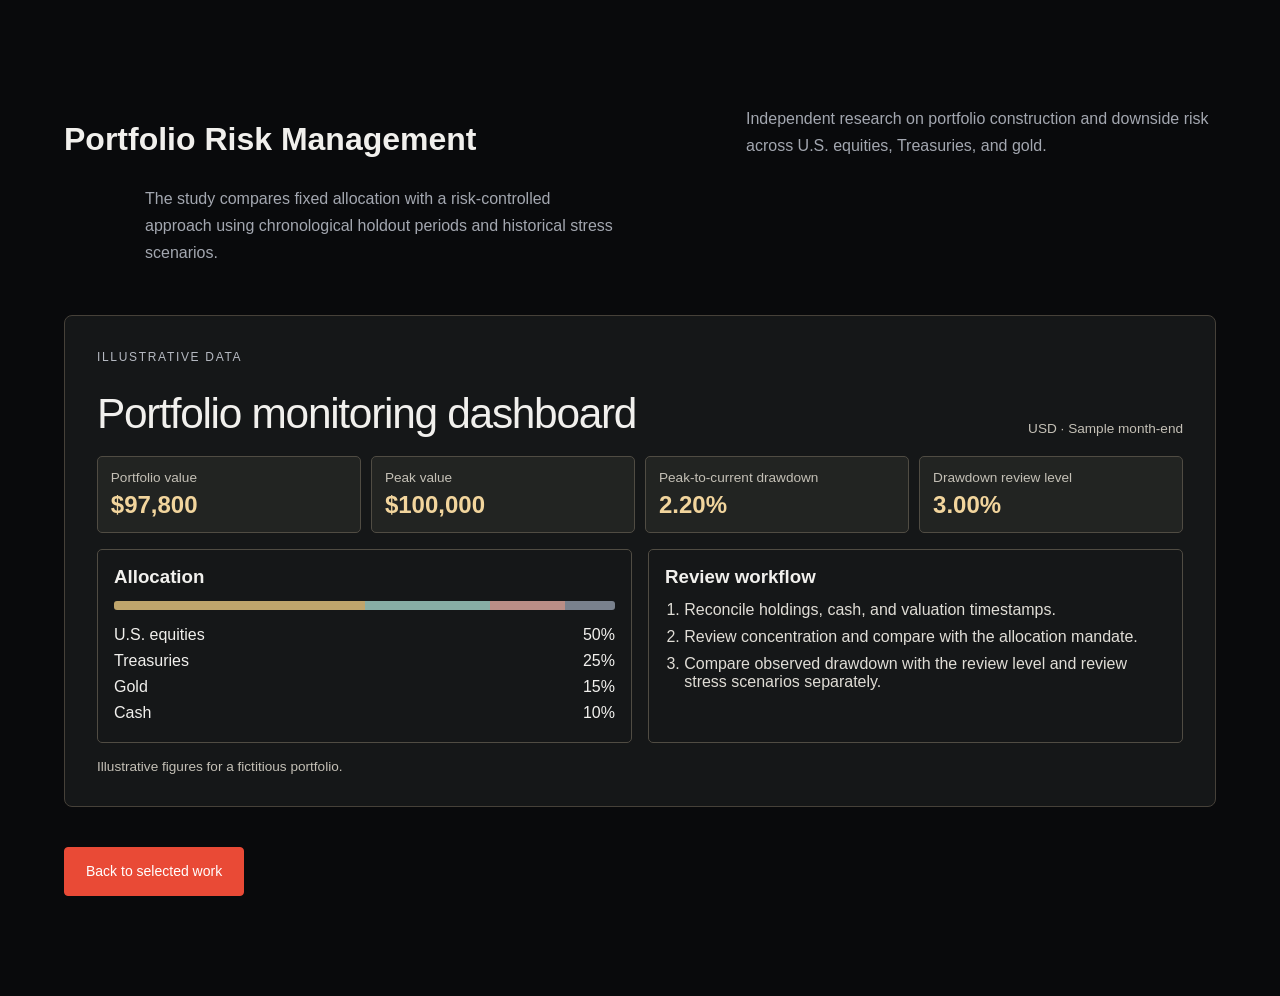
==== commit 3ecadb81: "Show illustrative portfolio dashboard in case study" ====
--- a/portfolio-risk/index.html
+++ b/portfolio-risk/index.html
@@ -7,6 +7,7 @@
   <title>Portfolio Risk Management | Jacky Huang</title>
   <link rel="icon" href="../assets/favicon.svg" type="image/svg+xml">
   <link rel="stylesheet" href="../styles.css">
+  <link rel="stylesheet" href="case.css">
 </head>
 <body>
   <main class="section">
@@ -15,6 +16,39 @@
       <p class="section-note">Independent research on portfolio construction and downside risk across U.S. equities, Treasuries, and gold.</p>
       <p class="section-note">The study compares fixed allocation with a risk-controlled approach using chronological holdout periods and historical stress scenarios.</p>
     </div>
+    <section class="risk-case" aria-labelledby="dashboard-heading">
+      <div class="risk-case-header">
+        <div><p class="eyebrow">ILLUSTRATIVE DATA</p><h2 id="dashboard-heading">Portfolio monitoring dashboard</h2></div>
+        <span>USD · Sample month-end</span>
+      </div>
+      <div class="case-metrics">
+        <div><span>Portfolio value</span><strong>$97,800</strong></div>
+        <div><span>Peak value</span><strong>$100,000</strong></div>
+        <div><span>Peak-to-current drawdown</span><strong>2.20%</strong></div>
+        <div><span>Drawdown review level</span><strong>3.00%</strong></div>
+      </div>
+      <div class="case-panels">
+        <section aria-labelledby="allocation-heading">
+          <h3 id="allocation-heading">Allocation</h3>
+          <div class="allocation" aria-hidden="true"><span></span><span></span><span></span><span></span></div>
+          <dl>
+            <div><dt>U.S. equities</dt><dd>50%</dd></div>
+            <div><dt>Treasuries</dt><dd>25%</dd></div>
+            <div><dt>Gold</dt><dd>15%</dd></div>
+            <div><dt>Cash</dt><dd>10%</dd></div>
+          </dl>
+        </section>
+        <section aria-labelledby="review-heading">
+          <h3 id="review-heading">Review workflow</h3>
+          <ol>
+            <li>Reconcile holdings, cash, and valuation timestamps.</li>
+            <li>Review concentration and compare with the allocation mandate.</li>
+            <li>Compare observed drawdown with the review level and review stress scenarios separately.</li>
+          </ol>
+        </section>
+      </div>
+      <p class="case-caption">Illustrative figures for a fictitious portfolio.</p>
+    </section>
     <a class="button primary" href="../#work">Back to selected work</a>
   </main>
 </body>
--- a/portfolio-risk/case.css
+++ b/portfolio-risk/case.css
@@ -0,0 +1,21 @@
+.risk-case{margin:2.5rem 0;padding:clamp(1rem,3vw,2rem);border:1px solid #464139;background:#151718;border-radius:8px}
+.risk-case-header{display:flex;flex-wrap:wrap;align-items:end;justify-content:space-between;gap:1rem;margin-bottom:1.25rem}
+.risk-case-header h2{margin:0;font-size:clamp(1.45rem,4vw,2.65rem);line-height:1.05;letter-spacing:-.03em}
+.risk-case-header span,.case-metrics span,.case-caption{color:#c4c0b6;font-size:.85rem}
+.case-metrics{display:grid;grid-template-columns:repeat(auto-fit,minmax(min(100%,150px),1fr));gap:.65rem}
+.case-metrics div{display:grid;gap:.4rem;background:#222422;border:1px solid #504c43;border-radius:5px;padding:.8rem}
+.case-metrics strong{color:#f2d59d;font-size:1.5rem;font-variant-numeric:tabular-nums}
+.case-panels{display:grid;grid-template-columns:repeat(auto-fit,minmax(min(100%,240px),1fr));gap:1rem;margin-top:1rem}
+.case-panels section{padding:1rem;border:1px solid #504c43;border-radius:5px}
+.case-panels h3{margin:0 0 .8rem}
+.case-panels dl{margin:.75rem 0 0}
+.case-panels dl div{display:flex;justify-content:space-between;gap:.5rem;padding:.25rem 0}
+.case-panels dd{margin:0;font-variant-numeric:tabular-nums}
+.case-panels ol{padding-left:1.2rem;margin:0;color:#e0ddd6}
+.case-panels li+li{margin-top:.55rem}
+.allocation{display:grid;grid-template-columns:50fr 25fr 15fr 10fr;overflow:hidden;height:.55rem;border-radius:3px}
+.allocation span:nth-child(1){background:#bfa56c}
+.allocation span:nth-child(2){background:#87aea5}
+.allocation span:nth-child(3){background:#ba8e86}
+.allocation span:nth-child(4){background:#79818d}
+.case-caption{margin:1rem 0 0}
